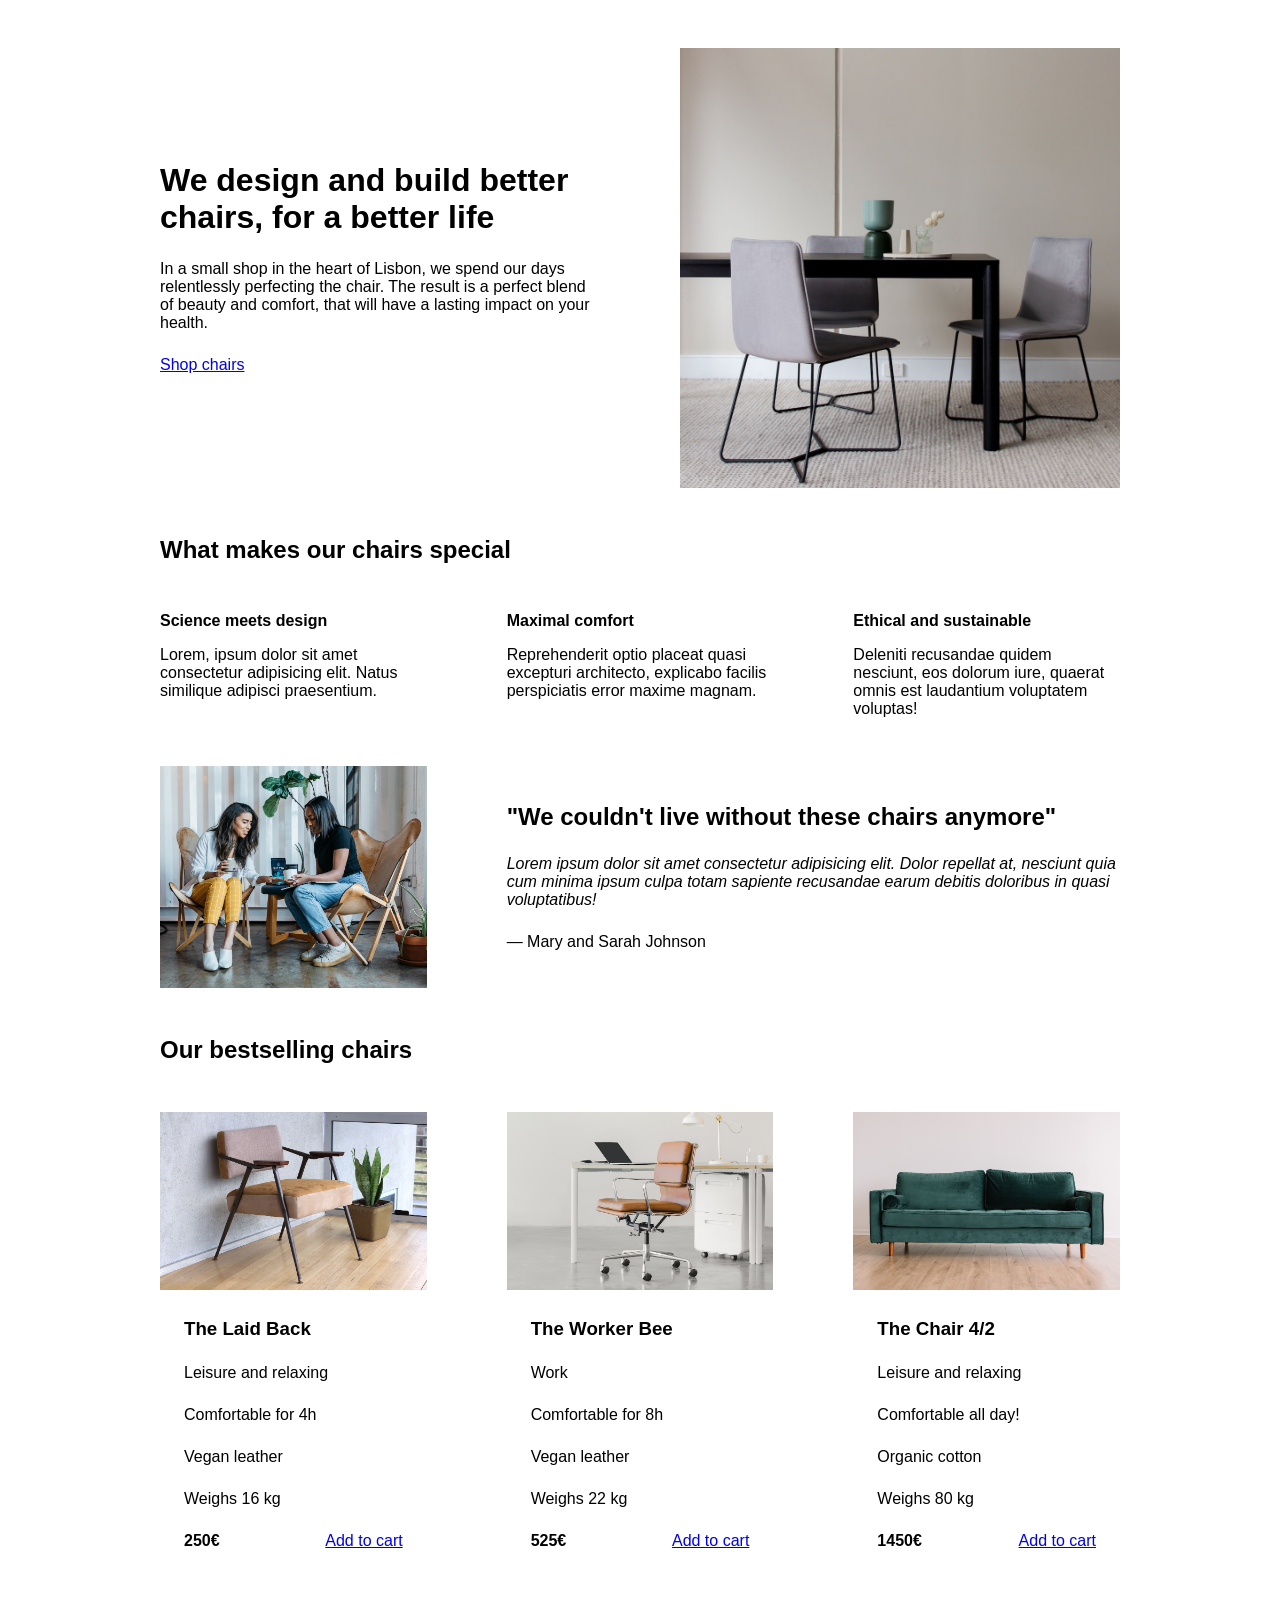
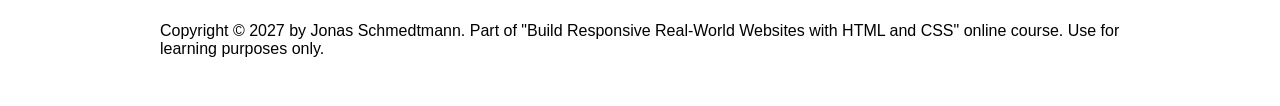
==== 05-Design/index.html @ f002ed3f "feat: start project 05-design" ====
<!DOCTYPE html>
<html lang="en">
  <head>
    <meta charset="UTF-8" />
    <meta http-equiv="X-UA-Compatible" content="IE=edge" />
    <meta name="viewport" content="width=device-width, initial-scale=1.0" />

    <link rel="stylesheet" href="style.css" />
    <title>Lisbon Chair Shop</title>
  </head>
  <body>
    <div class="container">
      <header>
        <div class="header-text-box">
          <h1>We design and build better chairs, for a better life</h1>
          <p class="header-text">
            In a small shop in the heart of Lisbon, we spend our days
            relentlessly perfecting the chair. The result is a perfect blend of
            beauty and comfort, that will have a lasting impact on your health.
          </p>
          <a class="btn btn--big" href="#">Shop chairs</a>
        </div>
        <img src="hero.jpg" alt="Photo" />
      </header>

      <section>
        <h2>What makes our chairs special</h2>
        <div class="grid-3-cols">
          <div>
            <p class="features-title"><strong>Science meets design</strong></p>
            <p class="features-text">
              Lorem, ipsum dolor sit amet consectetur adipisicing elit. Natus
              similique adipisci praesentium.
            </p>
          </div>

          <div>
            <p class="features-title">
              <strong>Maximal comfort</strong>
            </p>
            <p class="features-text">
              Reprehenderit optio placeat quasi excepturi architecto, explicabo
              facilis perspiciatis error maxime magnam.
            </p>
          </div>

          <div>
            <p class="features-title">
              <strong>Ethical and sustainable</strong>
            </p>
            <p class="features-text">
              Deleniti recusandae quidem nesciunt, eos dolorum iure, quaerat
              omnis est laudantium voluptatem voluptas!
            </p>
          </div>
        </div>
      </section>

      <section class="testimonial-section">
        <div class="grid-3-cols">
          <img src="customers.jpg" alt="People sitting on chairs" />
          <div class="testimonial-box">
            <h2>"We couldn't live without these chairs anymore"</h2>
            <blockquote class="testimonial-text">
              Lorem ipsum dolor sit amet consectetur adipisicing elit. Dolor
              repellat at, nesciunt quia cum minima ipsum culpa totam sapiente
              recusandae earum debitis doloribus in quasi voluptatibus!
            </blockquote>
            <p class="testimonial-author">&mdash; Mary and Sarah Johnson</p>
          </div>
        </div>
      </section>

      <section>
        <h2>Our bestselling chairs</h2>
        <div class="grid-3-cols">
          <figure class="chair">
            <img src="chair-1.jpg" alt="Chair" />
            <div class="chair-box">
              <h3>The Laid Back</h3>
              <ul class="chair-details">
                <li>
                  <!-- Span is a generic INLINE text element, it doesn't have any meaning. It's like a div element, but inline -->
                  <span>Leisure and relaxing</span>
                </li>
                <li>
                  <span>Comfortable for 4h</span>
                </li>
                <li>
                  <span>Vegan leather</span>
                </li>
                <li>
                  <span>Weighs 16 kg</span>
                </li>
              </ul>
              <div class="chair-price">
                <strong>250€</strong>
                <a href="#" class="btn btn--small">Add to cart</a>
              </div>
            </div>
          </figure>

          <figure class="chair">
            <img src="chair-2.jpg" alt="Chair" />
            <div class="chair-box">
              <h3>The Worker Bee</h3>
              <ul class="chair-details">
                <li>
                  <span>Work</span>
                </li>
                <li>
                  <span>Comfortable for 8h</span>
                </li>
                <li>
                  <span>Vegan leather</span>
                </li>
                <li>
                  <span>Weighs 22 kg</span>
                </li>
              </ul>
              <div class="chair-price">
                <strong>525€</strong>
                <a href="#" class="btn btn--small">Add to cart</a>
              </div>
            </div>
          </figure>

          <figure class="chair">
            <img src="chair-3.jpg" alt="Chair" />
            <div class="chair-box">
              <h3>The Chair 4/2</h3>
              <ul class="chair-details">
                <li>
                  <span>Leisure and relaxing</span>
                </li>
                <li>
                  <span>Comfortable all day!</span>
                </li>
                <li>
                  <span>Organic cotton</span>
                </li>
                <li>
                  <span>Weighs 80 kg</span>
                </li>
              </ul>
              <div class="chair-price">
                <strong>1450€</strong>
                <a href="#" class="btn btn--small">Add to cart</a>
              </div>
            </div>
          </figure>
        </div>
      </section>

      <footer>
        Copyright &copy; 2027 by Jonas Schmedtmann. Part of "Build Responsive
        Real-World Websites with HTML and CSS" online course. Use for learning
        purposes only.
      </footer>
    </div>
  </body>
</html>
---- 05-Design/style.css ----
/*
SPACING SYSTEM (px)
2 / 4 / 8 / 12 / 16 / 24 / 32 / 48 / 64 / 80 / 96 / 128

FONT SIZE SYSTEM (px)
10 / 12 / 14 / 16 / 18 / 20 / 24 / 30 / 36 / 44 / 52 / 62 / 74 / 86 / 98
*/

* {
  margin: 0;
  padding: 0;
  box-sizing: border-box;
}

/* ------------------------ */
/* GENERAL STYLES */
/* ------------------------ */
body {
  font-family: sans-serif;
}

.container {
  width: 960px;
  margin: 0 auto;
}

header,
section {
  margin-bottom: 48px;
}

h2 {
  margin-bottom: 48px;
}

.grid-3-cols {
  display: grid;
  grid-template-columns: repeat(3, 1fr);
  column-gap: 80px;
}

/* ------------------------ */
/* COMPONENT STYLES */
/* ------------------------ */

/* HEADER */
header {
  display: grid;
  grid-template-columns: repeat(2, 1fr);
  column-gap: 80px;
  margin-top: 48px;
}

.header-text-box {
  align-self: center;
}

h1 {
  margin-bottom: 24px;
}

.header-text {
  margin-bottom: 24px;
}

img {
  width: 100%;
}

/* FEATURES */
.features-icon {
}

.features-title {
  margin-bottom: 16px;
}

.features-text {
}

/* TESTIMONIAL */
.testimonial-section {
}

.testimonial-box {
  grid-column: 2 / -1;
  align-self: center;
}

.testimonial-box h2 {
  margin-bottom: 24px;
}

.testimonial-text {
  font-style: italic;
  margin-bottom: 24px;
}

/* CHAIRS */
.chair-box {
  padding: 24px;
}

h3 {
  margin-bottom: 24px;
}

.chair-details {
  list-style: none;
  margin-bottom: 24px;
}

.chair-details li {
  display: flex;
  align-items: center;
  gap: 12px;
  margin-bottom: 24px;
}

.chair-details li:last-child {
  margin-bottom: 0;
}

.chair-icon {
}

.chair-price {
  display: flex;
  justify-content: space-between;
}

footer {
  margin-bottom: 48px;
}
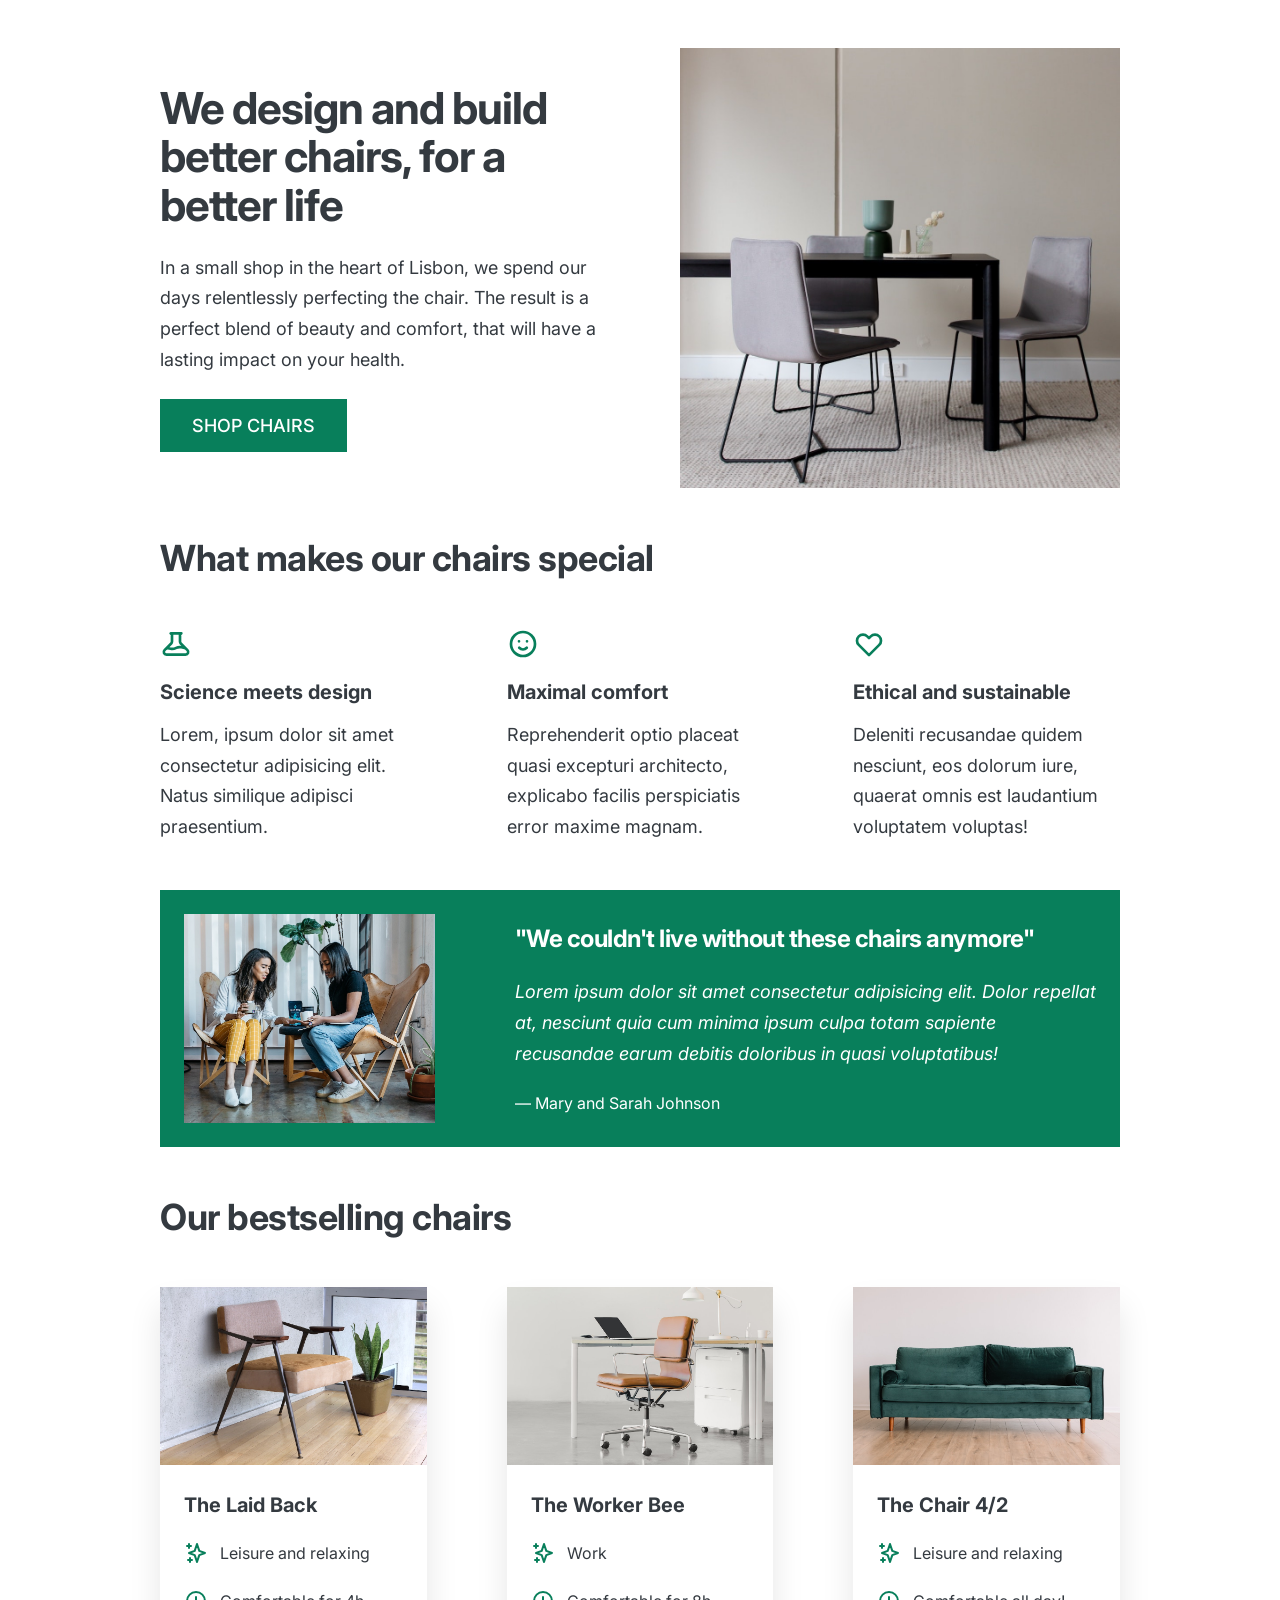
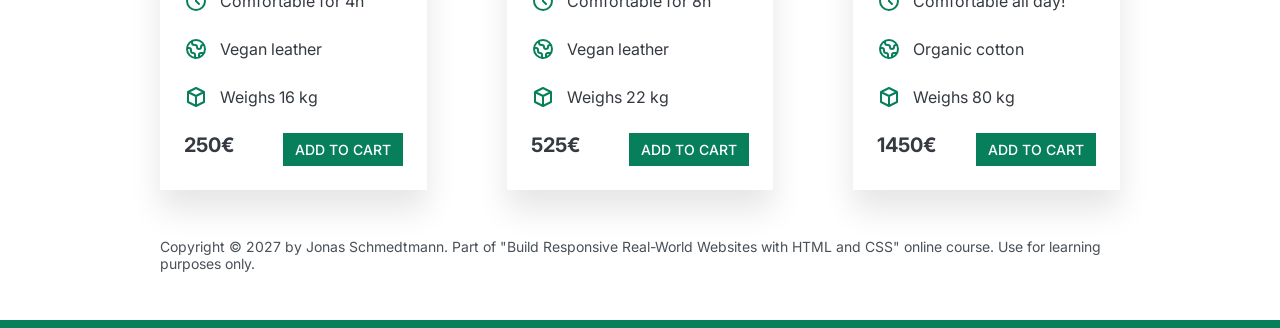
==== commit 69e69460: "feat: add icons" ====
--- a/05-Design/index.html
+++ b/05-Design/index.html
@@ -5,6 +5,12 @@
     <meta http-equiv="X-UA-Compatible" content="IE=edge" />
     <meta name="viewport" content="width=device-width, initial-scale=1.0" />
 
+    <link rel="preconnect" href="https://fonts.googleapis.com" />
+    <link rel="preconnect" href="https://fonts.gstatic.com" crossorigin />
+    <link
+      href="https://fonts.googleapis.com/css2?family=Arvo:wght@400;700&family=Inter:wght@400;500;700&display=swap"
+      rel="stylesheet"
+    />
     <link rel="stylesheet" href="style.css" />
     <title>Lisbon Chair Shop</title>
   </head>
@@ -27,6 +33,20 @@
         <h2>What makes our chairs special</h2>
         <div class="grid-3-cols">
           <div>
+            <svg
+              xmlns="http://www.w3.org/2000/svg"
+              class="features-icon"
+              fill="none"
+              viewBox="0 0 24 24"
+              stroke="currentColor"
+            >
+              <path
+                stroke-linecap="round"
+                stroke-linejoin="round"
+                stroke-width="2"
+                d="M19.428 15.428a2 2 0 00-1.022-.547l-2.387-.477a6 6 0 00-3.86.517l-.318.158a6 6 0 01-3.86.517L6.05 15.21a2 2 0 00-1.806.547M8 4h8l-1 1v5.172a2 2 0 00.586 1.414l5 5c1.26 1.26.367 3.414-1.415 3.414H4.828c-1.782 0-2.674-2.154-1.414-3.414l5-5A2 2 0 009 10.172V5L8 4z"
+              />
+            </svg>
             <p class="features-title"><strong>Science meets design</strong></p>
             <p class="features-text">
               Lorem, ipsum dolor sit amet consectetur adipisicing elit. Natus
@@ -35,6 +55,20 @@
           </div>
 
           <div>
+            <svg
+              xmlns="http://www.w3.org/2000/svg"
+              class="features-icon"
+              fill="none"
+              viewBox="0 0 24 24"
+              stroke="currentColor"
+            >
+              <path
+                stroke-linecap="round"
+                stroke-linejoin="round"
+                stroke-width="2"
+                d="M14.828 14.828a4 4 0 01-5.656 0M9 10h.01M15 10h.01M21 12a9 9 0 11-18 0 9 9 0 0118 0z"
+              />
+            </svg>
             <p class="features-title">
               <strong>Maximal comfort</strong>
             </p>
@@ -45,6 +79,20 @@
           </div>
 
           <div>
+            <svg
+              xmlns="http://www.w3.org/2000/svg"
+              class="features-icon"
+              fill="none"
+              viewBox="0 0 24 24"
+              stroke="currentColor"
+            >
+              <path
+                stroke-linecap="round"
+                stroke-linejoin="round"
+                stroke-width="2"
+                d="M4.318 6.318a4.5 4.5 0 000 6.364L12 20.364l7.682-7.682a4.5 4.5 0 00-6.364-6.364L12 7.636l-1.318-1.318a4.5 4.5 0 00-6.364 0z"
+              />
+            </svg>
             <p class="features-title">
               <strong>Ethical and sustainable</strong>
             </p>
@@ -81,15 +129,72 @@
               <ul class="chair-details">
                 <li>
                   <!-- Span is a generic INLINE text element, it doesn't have any meaning. It's like a div element, but inline -->
+                  <svg
+                    xmlns="http://www.w3.org/2000/svg"
+                    class="chair-icon"
+                    fill="none"
+                    viewBox="0 0 24 24"
+                    stroke="currentColor"
+                  >
+                    <path
+                      stroke-linecap="round"
+                      stroke-linejoin="round"
+                      stroke-width="2"
+                      d="M5 3v4M3 5h4M6 17v4m-2-2h4m5-16l2.286 6.857L21 12l-5.714 2.143L13 21l-2.286-6.857L5 12l5.714-2.143L13 3z"
+                    />
+                  </svg>
+
                   <span>Leisure and relaxing</span>
                 </li>
                 <li>
+                  <svg
+                    xmlns="http://www.w3.org/2000/svg"
+                    class="chair-icon"
+                    fill="none"
+                    viewBox="0 0 24 24"
+                    stroke="currentColor"
+                  >
+                    <path
+                      stroke-linecap="round"
+                      stroke-linejoin="round"
+                      stroke-width="2"
+                      d="M12 8v4l3 3m6-3a9 9 0 11-18 0 9 9 0 0118 0z"
+                    />
+                  </svg>
                   <span>Comfortable for 4h</span>
                 </li>
                 <li>
+                  <svg
+                    xmlns="http://www.w3.org/2000/svg"
+                    class="chair-icon"
+                    fill="none"
+                    viewBox="0 0 24 24"
+                    stroke="currentColor"
+                  >
+                    <path
+                      stroke-linecap="round"
+                      stroke-linejoin="round"
+                      stroke-width="2"
+                      d="M3.055 11H5a2 2 0 012 2v1a2 2 0 002 2 2 2 0 012 2v2.945M8 3.935V5.5A2.5 2.5 0 0010.5 8h.5a2 2 0 012 2 2 2 0 104 0 2 2 0 012-2h1.064M15 20.488V18a2 2 0 012-2h3.064M21 12a9 9 0 11-18 0 9 9 0 0118 0z"
+                    />
+                  </svg>
                   <span>Vegan leather</span>
                 </li>
                 <li>
+                  <svg
+                    xmlns="http://www.w3.org/2000/svg"
+                    class="chair-icon"
+                    fill="none"
+                    viewBox="0 0 24 24"
+                    stroke="currentColor"
+                  >
+                    <path
+                      stroke-linecap="round"
+                      stroke-linejoin="round"
+                      stroke-width="2"
+                      d="M20 7l-8-4-8 4m16 0l-8 4m8-4v10l-8 4m0-10L4 7m8 4v10M4 7v10l8 4"
+                    />
+                  </svg>
                   <span>Weighs 16 kg</span>
                 </li>
               </ul>
@@ -106,15 +211,71 @@
               <h3>The Worker Bee</h3>
               <ul class="chair-details">
                 <li>
+                  <svg
+                    xmlns="http://www.w3.org/2000/svg"
+                    class="chair-icon"
+                    fill="none"
+                    viewBox="0 0 24 24"
+                    stroke="currentColor"
+                  >
+                    <path
+                      stroke-linecap="round"
+                      stroke-linejoin="round"
+                      stroke-width="2"
+                      d="M5 3v4M3 5h4M6 17v4m-2-2h4m5-16l2.286 6.857L21 12l-5.714 2.143L13 21l-2.286-6.857L5 12l5.714-2.143L13 3z"
+                    />
+                  </svg>
                   <span>Work</span>
                 </li>
                 <li>
+                  <svg
+                    xmlns="http://www.w3.org/2000/svg"
+                    class="chair-icon"
+                    fill="none"
+                    viewBox="0 0 24 24"
+                    stroke="currentColor"
+                  >
+                    <path
+                      stroke-linecap="round"
+                      stroke-linejoin="round"
+                      stroke-width="2"
+                      d="M12 8v4l3 3m6-3a9 9 0 11-18 0 9 9 0 0118 0z"
+                    />
+                  </svg>
                   <span>Comfortable for 8h</span>
                 </li>
                 <li>
+                  <svg
+                    xmlns="http://www.w3.org/2000/svg"
+                    class="chair-icon"
+                    fill="none"
+                    viewBox="0 0 24 24"
+                    stroke="currentColor"
+                  >
+                    <path
+                      stroke-linecap="round"
+                      stroke-linejoin="round"
+                      stroke-width="2"
+                      d="M3.055 11H5a2 2 0 012 2v1a2 2 0 002 2 2 2 0 012 2v2.945M8 3.935V5.5A2.5 2.5 0 0010.5 8h.5a2 2 0 012 2 2 2 0 104 0 2 2 0 012-2h1.064M15 20.488V18a2 2 0 012-2h3.064M21 12a9 9 0 11-18 0 9 9 0 0118 0z"
+                    />
+                  </svg>
                   <span>Vegan leather</span>
                 </li>
                 <li>
+                  <svg
+                    xmlns="http://www.w3.org/2000/svg"
+                    class="chair-icon"
+                    fill="none"
+                    viewBox="0 0 24 24"
+                    stroke="currentColor"
+                  >
+                    <path
+                      stroke-linecap="round"
+                      stroke-linejoin="round"
+                      stroke-width="2"
+                      d="M20 7l-8-4-8 4m16 0l-8 4m8-4v10l-8 4m0-10L4 7m8 4v10M4 7v10l8 4"
+                    />
+                  </svg>
                   <span>Weighs 22 kg</span>
                 </li>
               </ul>
@@ -131,15 +292,71 @@
               <h3>The Chair 4/2</h3>
               <ul class="chair-details">
                 <li>
+                  <svg
+                    xmlns="http://www.w3.org/2000/svg"
+                    class="chair-icon"
+                    fill="none"
+                    viewBox="0 0 24 24"
+                    stroke="currentColor"
+                  >
+                    <path
+                      stroke-linecap="round"
+                      stroke-linejoin="round"
+                      stroke-width="2"
+                      d="M5 3v4M3 5h4M6 17v4m-2-2h4m5-16l2.286 6.857L21 12l-5.714 2.143L13 21l-2.286-6.857L5 12l5.714-2.143L13 3z"
+                    />
+                  </svg>
                   <span>Leisure and relaxing</span>
                 </li>
                 <li>
+                  <svg
+                    xmlns="http://www.w3.org/2000/svg"
+                    class="chair-icon"
+                    fill="none"
+                    viewBox="0 0 24 24"
+                    stroke="currentColor"
+                  >
+                    <path
+                      stroke-linecap="round"
+                      stroke-linejoin="round"
+                      stroke-width="2"
+                      d="M12 8v4l3 3m6-3a9 9 0 11-18 0 9 9 0 0118 0z"
+                    />
+                  </svg>
                   <span>Comfortable all day!</span>
                 </li>
                 <li>
+                  <svg
+                    xmlns="http://www.w3.org/2000/svg"
+                    class="chair-icon"
+                    fill="none"
+                    viewBox="0 0 24 24"
+                    stroke="currentColor"
+                  >
+                    <path
+                      stroke-linecap="round"
+                      stroke-linejoin="round"
+                      stroke-width="2"
+                      d="M3.055 11H5a2 2 0 012 2v1a2 2 0 002 2 2 2 0 012 2v2.945M8 3.935V5.5A2.5 2.5 0 0010.5 8h.5a2 2 0 012 2 2 2 0 104 0 2 2 0 012-2h1.064M15 20.488V18a2 2 0 012-2h3.064M21 12a9 9 0 11-18 0 9 9 0 0118 0z"
+                    />
+                  </svg>
                   <span>Organic cotton</span>
                 </li>
                 <li>
+                  <svg
+                    xmlns="http://www.w3.org/2000/svg"
+                    class="chair-icon"
+                    fill="none"
+                    viewBox="0 0 24 24"
+                    stroke="currentColor"
+                  >
+                    <path
+                      stroke-linecap="round"
+                      stroke-linejoin="round"
+                      stroke-width="2"
+                      d="M20 7l-8-4-8 4m16 0l-8 4m8-4v10l-8 4m0-10L4 7m8 4v10M4 7v10l8 4"
+                    />
+                  </svg>
                   <span>Weighs 80 kg</span>
                 </li>
               </ul>
--- a/05-Design/style.css
+++ b/05-Design/style.css
@@ -16,7 +16,9 @@
 /* GENERAL STYLES */
 /* ------------------------ */
 body {
-  font-family: sans-serif;
+  font-family: 'Inter', sans-serif;
+  color: #343a40;
+  border-bottom: 8px solid #087f5b;
 }
 
 .container {
@@ -31,12 +33,39 @@
 
 h2 {
   margin-bottom: 48px;
+  font-size: 36px;
+  letter-spacing: -0.5px;
 }
 
 .grid-3-cols {
   display: grid;
   grid-template-columns: repeat(3, 1fr);
   column-gap: 80px;
+}
+
+.btn:link,
+.btn:visited {
+  background-color: #087f5b;
+  color: #fff;
+  text-decoration: none;
+  text-transform: uppercase;
+  font-weight: 500;
+  display: inline-block;
+}
+
+.btn:hover,
+.btn:active {
+  background-color: #099268;
+}
+
+.btn--big {
+  font-size: 18px;
+  padding: 16px 32px;
+}
+
+.btn--small {
+  font-size: 14px;
+  padding: 8px 12px;
 }
 
 /* ------------------------ */
@@ -57,10 +86,16 @@
 
 h1 {
   margin-bottom: 24px;
+  font-size: 44px;
+  line-height: 1.1;
+  letter-spacing: -1px;
+  /*text-shadow: 0 3px 3px rgba(0, 0, 0, 0.2);*/
 }
 
 .header-text {
   margin-bottom: 24px;
+  font-size: 18px;
+  line-height: 1.7;
 }
 
 img {
@@ -69,17 +104,27 @@
 
 /* FEATURES */
 .features-icon {
+  stroke: #087f5b;
+  width: 32px;
+  height: 32px;
+  margin-bottom: 16px;
 }
 
 .features-title {
   margin-bottom: 16px;
+  font-size: 20px;
 }
 
 .features-text {
+  font-size: 18px;
+  line-height: 1.7;
 }
 
 /* TESTIMONIAL */
 .testimonial-section {
+  background-color: #087f5b;
+  color: #fff;
+  padding: 24px;
 }
 
 .testimonial-box {
@@ -89,20 +134,28 @@
 
 .testimonial-box h2 {
   margin-bottom: 24px;
+  font-size: 24px;
 }
 
 .testimonial-text {
   font-style: italic;
   margin-bottom: 24px;
+  font-size: 18px;
+  line-height: 1.7;
 }
 
 /* CHAIRS */
+.chair {
+  box-shadow: 0 20px 30px 0 rgba(0, 0, 0, 0.1);
+}
+
 .chair-box {
   padding: 24px;
 }
 
 h3 {
   margin-bottom: 24px;
+  font-size: 20px;
 }
 
 .chair-details {
@@ -122,13 +175,19 @@
 }
 
 .chair-icon {
+  stroke: #087f5b;
+  width: 24px;
+  height: 24px;
 }
 
 .chair-price {
   display: flex;
   justify-content: space-between;
+  font-size: 20px;
 }
 
 footer {
   margin-bottom: 48px;
+  font-size: 14px;
+  color: #495057;
 }
